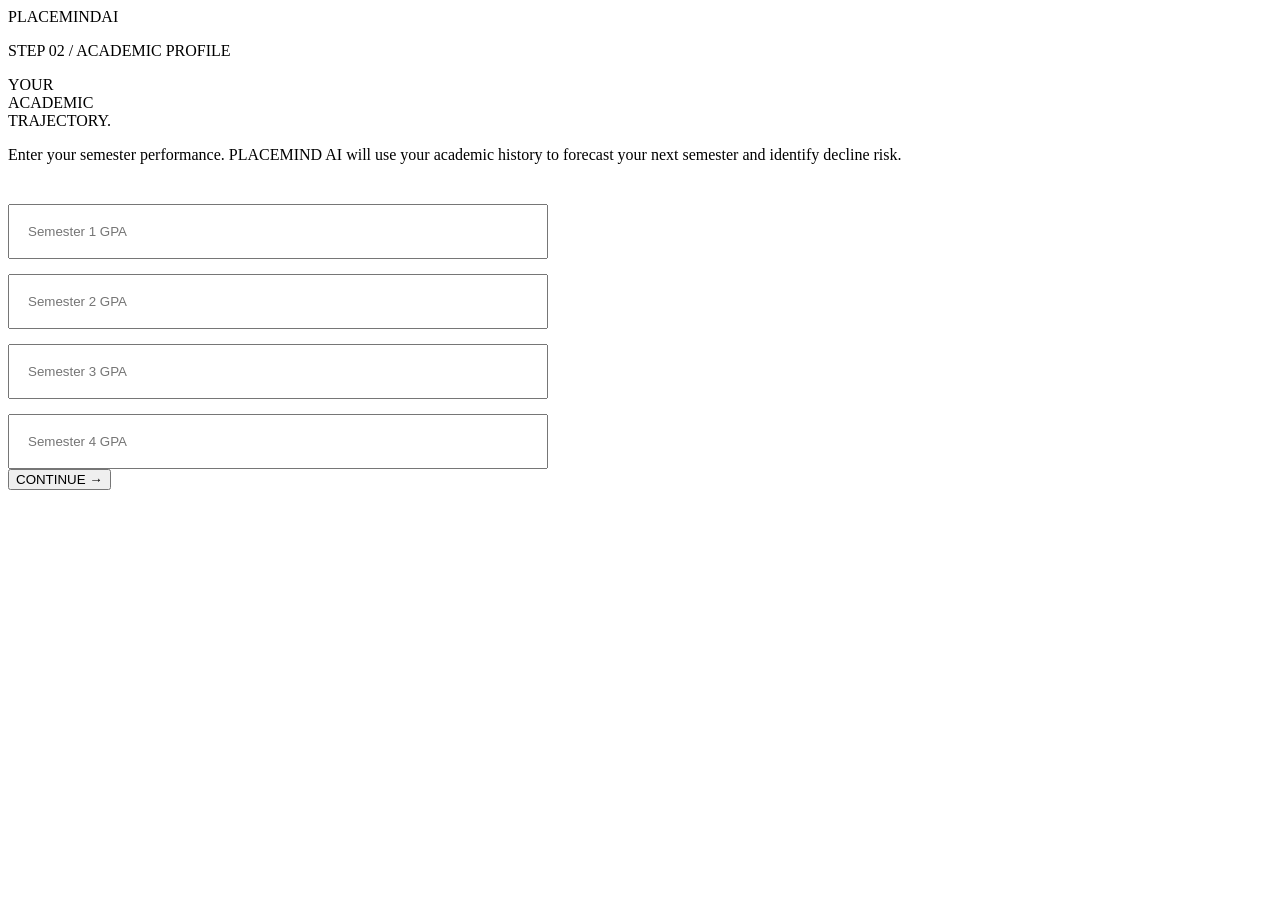
==== academic.html @ cea155c7 "Add files via upload" ====
<!DOCTYPE html>
<html lang="en">

<head>
    <meta charset="UTF-8">
    <meta name="viewport" content="width=device-width, initial-scale=1.0">

    <title>PLACEMIND AI — Academic Profile</title>

    <link rel="stylesheet" href="../css/style.css">
</head>

<body>

<main class="hero">

<div class="hero-content">

<div class="brand">
    PLACEMIND<span>AI</span>
</div>

<p class="step-text">
    STEP 02 / ACADEMIC PROFILE
</p>

<div class="tagline">
    YOUR<br>
    ACADEMIC<br>
    TRAJECTORY.
</div>

<p class="description">
    Enter your semester performance. PLACEMIND AI will
    use your academic history to forecast your next
    semester and identify decline risk.
</p>

<div style="margin-top:40px; max-width:500px;">

<input
    type="number"
    id="sem1"
    placeholder="Semester 1 GPA"
    step="0.01"
    min="0"
    max="10"
    style="width:100%; padding:18px; margin-bottom:15px;"
>

<input
    type="number"
    id="sem2"
    placeholder="Semester 2 GPA"
    step="0.01"
    min="0"
    max="10"
    style="width:100%; padding:18px; margin-bottom:15px;"
>

<input
    type="number"
    id="sem3"
    placeholder="Semester 3 GPA"
    step="0.01"
    min="0"
    max="10"
    style="width:100%; padding:18px; margin-bottom:15px;"
>

<input
    type="number"
    id="sem4"
    placeholder="Semester 4 GPA"
    step="0.01"
    min="0"
    max="10"
    style="width:100%; padding:18px;"
>

</div>

<button
    class="start-btn"
    onclick="goToCoding()">

    CONTINUE →

</button>

<div class="progress">
    <span></span>
    <span class="active"></span>
    <span></span>
    <span></span>
    <span></span>
</div>

</div>

</main>

<script>

function goToCoding() {

    const sem1 =
        document.getElementById("sem1").value;

    const sem2 =
        document.getElementById("sem2").value;

    const sem3 =
        document.getElementById("sem3").value;

    const sem4 =
        document.getElementById("sem4").value;

    if (
        sem1 === "" ||
        sem2 === "" ||
        sem3 === "" ||
        sem4 === ""
    ) {

        alert(
            "Please enter all four semester GPAs."
        );

        return;
    }

    const student = {

        sem1: Number(sem1),
        sem2: Number(sem2),
        sem3: Number(sem3),
        sem4: Number(sem4)

    };

    localStorage.setItem(
        "studentAcademic",
        JSON.stringify(student)
    );

    window.location.href =
        "coding.html";
}

</script>

</body>
</html>
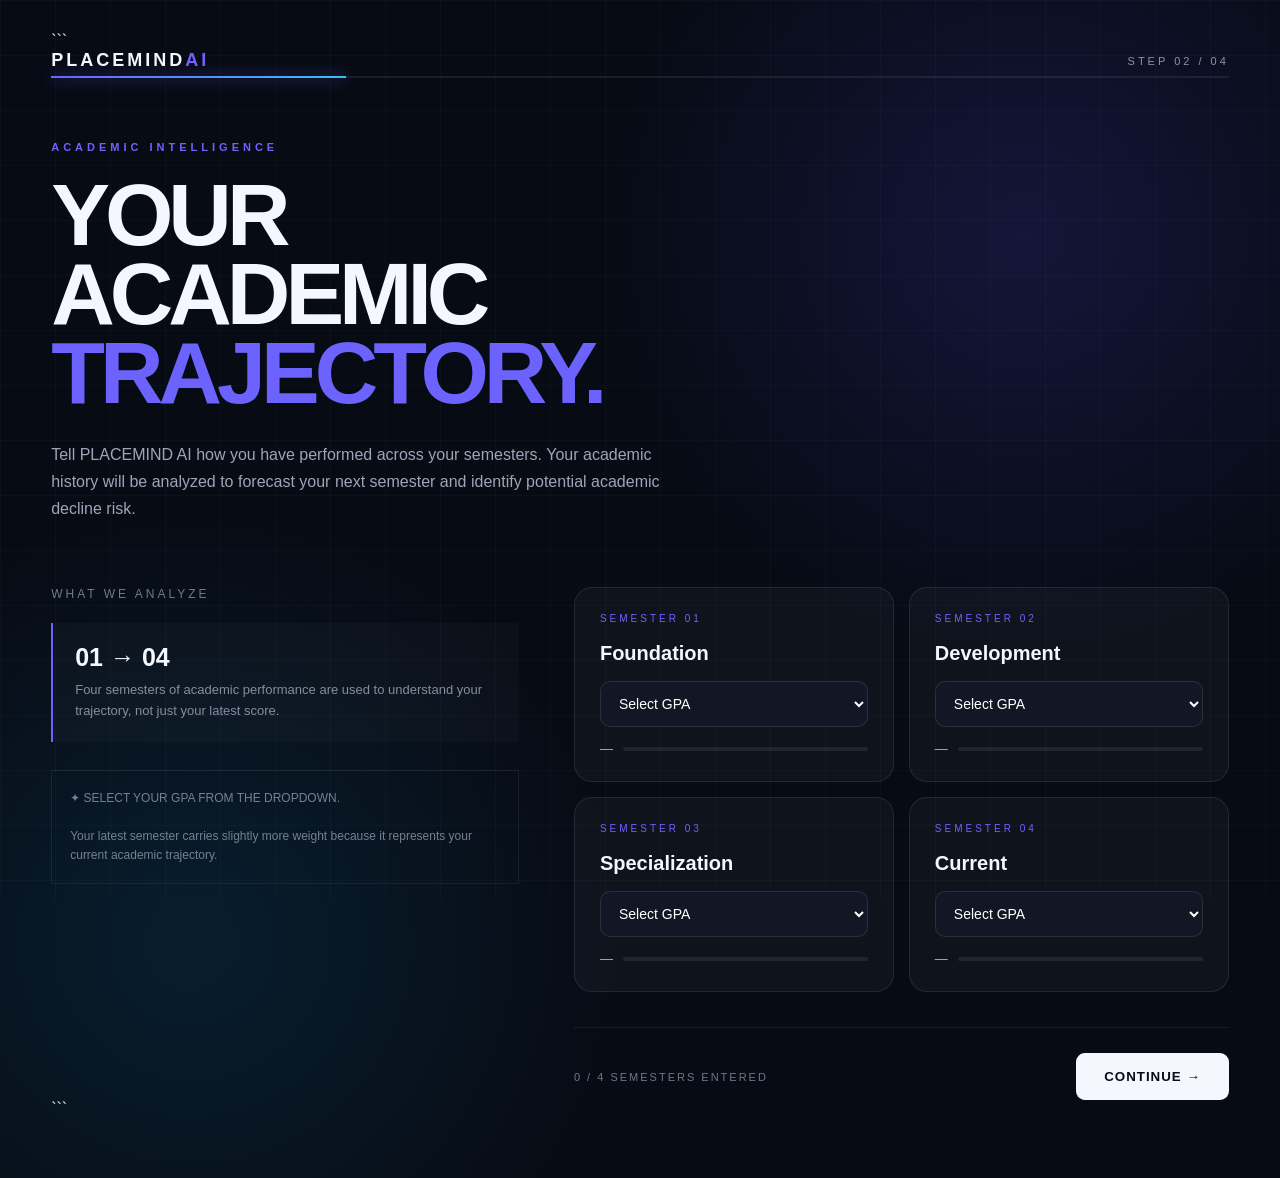
==== commit ae02160b: "Update academic.html" ====
--- a/academic.html
+++ b/academic.html
@@ -1,151 +1,679 @@
 <!DOCTYPE html>
+
 <html lang="en">
-
 <head>
-    <meta charset="UTF-8">
-    <meta name="viewport" content="width=device-width, initial-scale=1.0">
-
-    <title>PLACEMIND AI — Academic Profile</title>
-
-    <link rel="stylesheet" href="../css/style.css">
+<meta charset="UTF-8">
+<meta name="viewport" content="width=device-width, initial-scale=1.0">
+
+<title>PLACEMIND AI — Academic Profile</title>
+
+<style>
+* {
+    margin: 0;
+    padding: 0;
+    box-sizing: border-box;
+}
+
+body {
+    font-family: Arial, Helvetica, sans-serif;
+    background:
+        radial-gradient(circle at 80% 20%, rgba(79,70,229,.18), transparent 30%),
+        radial-gradient(circle at 15% 80%, rgba(14,165,233,.12), transparent 30%),
+        #070b14;
+    color: #f5f7ff;
+    min-height: 100vh;
+    overflow-x: hidden;
+}
+
+/* Background */
+
+body::before {
+    content: "";
+    position: fixed;
+    inset: 0;
+    background-image:
+        linear-gradient(rgba(255,255,255,.025) 1px, transparent 1px),
+        linear-gradient(90deg, rgba(255,255,255,.025) 1px, transparent 1px);
+    background-size: 55px 55px;
+    pointer-events: none;
+}
+
+.page {
+    width: min(1180px, 92%);
+    margin: auto;
+    min-height: 100vh;
+    padding: 32px 0 60px;
+    position: relative;
+}
+
+/* Top bar */
+
+.topbar {
+    display: flex;
+    justify-content: space-between;
+    align-items: center;
+    margin-bottom: 70px;
+    animation: fadeDown .8s ease forwards;
+}
+
+.logo {
+    font-size: 18px;
+    font-weight: 800;
+    letter-spacing: 3px;
+}
+
+.logo span {
+    color: #6c63ff;
+}
+
+.step {
+    font-size: 11px;
+    letter-spacing: 3px;
+    color: #8b93a7;
+}
+
+/* Progress */
+
+.progress {
+    position: absolute;
+    top: 76px;
+    left: 0;
+    right: 0;
+    height: 2px;
+    background: rgba(255,255,255,.08);
+}
+
+.progress-fill {
+    height: 100%;
+    width: 25%;
+    background: linear-gradient(90deg,#6c63ff,#38bdf8);
+    box-shadow: 0 0 15px rgba(108,99,255,.8);
+    animation: progressIn 1.2s ease;
+}
+
+/* Heading */
+
+.hero {
+    max-width: 850px;
+    animation: fadeUp .9s ease forwards;
+}
+
+.eyebrow {
+    color: #6c63ff;
+    font-size: 11px;
+    letter-spacing: 4px;
+    font-weight: bold;
+    margin-bottom: 22px;
+}
+
+h1 {
+    font-size: clamp(48px, 7vw, 88px);
+    line-height: .9;
+    letter-spacing: -5px;
+    margin-bottom: 28px;
+}
+
+h1 span {
+    color: #6c63ff;
+}
+
+.description {
+    max-width: 650px;
+    color: #9da5b8;
+    font-size: 16px;
+    line-height: 1.7;
+}
+
+/* Main layout */
+
+.content {
+    display: grid;
+    grid-template-columns: 1fr 1.4fr;
+    gap: 55px;
+    margin-top: 65px;
+    align-items: start;
+}
+
+/* Left information */
+
+.side-info {
+    animation: fadeUp 1s .15s ease both;
+}
+
+.side-title {
+    font-size: 12px;
+    letter-spacing: 3px;
+    color: #71798d;
+    margin-bottom: 22px;
+}
+
+.info-card {
+    border-left: 2px solid #6c63ff;
+    padding: 20px 22px;
+    background: rgba(255,255,255,.025);
+    backdrop-filter: blur(12px);
+}
+
+.info-card strong {
+    display: block;
+    font-size: 25px;
+    margin-bottom: 8px;
+}
+
+.info-card p {
+    color: #858da1;
+    font-size: 13px;
+    line-height: 1.6;
+}
+
+.tip {
+    margin-top: 28px;
+    padding: 18px;
+    border: 1px solid rgba(255,255,255,.07);
+    color: #777f93;
+    font-size: 12px;
+    line-height: 1.6;
+}
+
+/* Semester cards */
+
+.form-area {
+    display: grid;
+    grid-template-columns: 1fr 1fr;
+    gap: 15px;
+    animation: fadeUp 1s .25s ease both;
+}
+
+.semester-card {
+    position: relative;
+    padding: 25px;
+    min-height: 180px;
+    border: 1px solid rgba(255,255,255,.09);
+    background: rgba(255,255,255,.035);
+    border-radius: 18px;
+    transition: .35s ease;
+    overflow: hidden;
+}
+
+.semester-card::after {
+    content: "";
+    position: absolute;
+    width: 100px;
+    height: 100px;
+    border-radius: 50%;
+    background: #6c63ff;
+    filter: blur(70px);
+    opacity: 0;
+    right: -30px;
+    bottom: -30px;
+    transition: .4s;
+}
+
+.semester-card:hover {
+    transform: translateY(-6px);
+    border-color: rgba(108,99,255,.5);
+    box-shadow: 0 20px 50px rgba(0,0,0,.25);
+}
+
+.semester-card:hover::after {
+    opacity: .18;
+}
+
+.sem-number {
+    font-size: 10px;
+    letter-spacing: 3px;
+    color: #6c63ff;
+    margin-bottom: 18px;
+}
+
+.semester-card h3 {
+    font-size: 20px;
+    margin-bottom: 16px;
+}
+
+select {
+    width: 100%;
+    padding: 13px 14px;
+    border-radius: 10px;
+    border: 1px solid rgba(255,255,255,.1);
+    background: #111725;
+    color: white;
+    font-size: 14px;
+    outline: none;
+    cursor: pointer;
+    transition: .25s;
+}
+
+select:hover,
+select:focus {
+    border-color: #6c63ff;
+    box-shadow: 0 0 0 3px rgba(108,99,255,.1);
+}
+
+/* GPA indicator */
+
+.gpa-display {
+    margin-top: 14px;
+    display: flex;
+    align-items: center;
+    gap: 10px;
+}
+
+.gpa-value {
+    font-size: 13px;
+    color: #aeb6c8;
+}
+
+.gpa-track {
+    flex: 1;
+    height: 4px;
+    background: rgba(255,255,255,.08);
+    border-radius: 10px;
+    overflow: hidden;
+}
+
+.gpa-bar {
+    height: 100%;
+    width: 0%;
+    background: linear-gradient(90deg,#6c63ff,#38bdf8);
+    transition: width .6s cubic-bezier(.2,.8,.2,1);
+}
+
+/* Bottom */
+
+.bottom {
+    grid-column: 1 / -1;
+    display: flex;
+    justify-content: space-between;
+    align-items: center;
+    margin-top: 20px;
+    padding-top: 25px;
+    border-top: 1px solid rgba(255,255,255,.08);
+}
+
+.status {
+    color: #6f778b;
+    font-size: 11px;
+    letter-spacing: 2px;
+}
+
+.continue {
+    border: none;
+    background: #f5f7ff;
+    color: #080b13;
+    padding: 16px 28px;
+    border-radius: 9px;
+    font-weight: 800;
+    letter-spacing: 1px;
+    cursor: pointer;
+    transition: .3s;
+}
+
+.continue:hover {
+    transform: translateY(-3px);
+    box-shadow: 0 12px 35px rgba(255,255,255,.12);
+}
+
+/* Animations */
+
+@keyframes fadeUp {
+    from {
+        opacity: 0;
+        transform: translateY(35px);
+    }
+    to {
+        opacity: 1;
+        transform: translateY(0);
+    }
+}
+
+@keyframes fadeDown {
+    from {
+        opacity: 0;
+        transform: translateY(-20px);
+    }
+    to {
+        opacity: 1;
+        transform: translateY(0);
+    }
+}
+
+@keyframes progressIn {
+    from { width: 0; }
+    to { width: 25%; }
+}
+
+/* Mobile */
+
+@media(max-width: 800px) {
+
+    .content {
+        grid-template-columns: 1fr;
+        gap: 35px;
+    }
+
+    .form-area {
+        grid-template-columns: 1fr;
+    }
+
+    h1 {
+        letter-spacing: -3px;
+    }
+
+    .bottom {
+        flex-direction: column;
+        gap: 20px;
+        align-items: stretch;
+    }
+
+    .continue {
+        width: 100%;
+    }
+}
+</style>
+
 </head>
 
 <body>
 
-<main class="hero">
-
-<div class="hero-content">
-
-<div class="brand">
-    PLACEMIND<span>AI</span>
+<div class="page">
+
+```
+<div class="topbar">
+    <div class="logo">
+        PLACEMIND<span>AI</span>
+    </div>
+
+    <div class="step">
+        STEP 02 / 04
+    </div>
 </div>
 
-<p class="step-text">
-    STEP 02 / ACADEMIC PROFILE
-</p>
-
-<div class="tagline">
-    YOUR<br>
-    ACADEMIC<br>
-    TRAJECTORY.
+<div class="progress">
+    <div class="progress-fill"></div>
 </div>
 
-<p class="description">
-    Enter your semester performance. PLACEMIND AI will
-    use your academic history to forecast your next
-    semester and identify decline risk.
-</p>
-
-<div style="margin-top:40px; max-width:500px;">
-
-<input
-    type="number"
-    id="sem1"
-    placeholder="Semester 1 GPA"
-    step="0.01"
-    min="0"
-    max="10"
-    style="width:100%; padding:18px; margin-bottom:15px;"
->
-
-<input
-    type="number"
-    id="sem2"
-    placeholder="Semester 2 GPA"
-    step="0.01"
-    min="0"
-    max="10"
-    style="width:100%; padding:18px; margin-bottom:15px;"
->
-
-<input
-    type="number"
-    id="sem3"
-    placeholder="Semester 3 GPA"
-    step="0.01"
-    min="0"
-    max="10"
-    style="width:100%; padding:18px; margin-bottom:15px;"
->
-
-<input
-    type="number"
-    id="sem4"
-    placeholder="Semester 4 GPA"
-    step="0.01"
-    min="0"
-    max="10"
-    style="width:100%; padding:18px;"
->
+<section class="hero">
+
+    <div class="eyebrow">
+        ACADEMIC INTELLIGENCE
+    </div>
+
+    <h1>
+        YOUR<br>
+        ACADEMIC<br>
+        <span>TRAJECTORY.</span>
+    </h1>
+
+    <p class="description">
+        Tell PLACEMIND AI how you have performed across your
+        semesters. Your academic history will be analyzed to
+        forecast your next semester and identify potential
+        academic decline risk.
+    </p>
+
+</section>
+
+<section class="content">
+
+    <div class="side-info">
+
+        <div class="side-title">
+            WHAT WE ANALYZE
+        </div>
+
+        <div class="info-card">
+            <strong>01 → 04</strong>
+            <p>
+                Four semesters of academic performance
+                are used to understand your trajectory,
+                not just your latest score.
+            </p>
+        </div>
+
+        <div class="tip">
+            ✦ SELECT YOUR GPA FROM THE DROPDOWN.<br><br>
+            Your latest semester carries slightly more
+            weight because it represents your current
+            academic trajectory.
+        </div>
+
+    </div>
+
+    <div class="form-area">
+
+        <div class="semester-card">
+
+            <div class="sem-number">SEMESTER 01</div>
+
+            <h3>Foundation</h3>
+
+            <select id="sem1" onchange="updateGPA(1)">
+                <option value="">Select GPA</option>
+                <option value="5">5.0</option>
+                <option value="6">6.0</option>
+                <option value="6.5">6.5</option>
+                <option value="7">7.0</option>
+                <option value="7.5">7.5</option>
+                <option value="8">8.0</option>
+                <option value="8.5">8.5</option>
+                <option value="9">9.0</option>
+                <option value="9.5">9.5</option>
+                <option value="10">10.0</option>
+            </select>
+
+            <div class="gpa-display">
+                <span class="gpa-value" id="value1">—</span>
+                <div class="gpa-track">
+                    <div class="gpa-bar" id="bar1"></div>
+                </div>
+            </div>
+
+        </div>
+
+
+        <div class="semester-card">
+
+            <div class="sem-number">SEMESTER 02</div>
+
+            <h3>Development</h3>
+
+            <select id="sem2" onchange="updateGPA(2)">
+                <option value="">Select GPA</option>
+                <option value="5">5.0</option>
+                <option value="6">6.0</option>
+                <option value="6.5">6.5</option>
+                <option value="7">7.0</option>
+                <option value="7.5">7.5</option>
+                <option value="8">8.0</option>
+                <option value="8.5">8.5</option>
+                <option value="9">9.0</option>
+                <option value="9.5">9.5</option>
+                <option value="10">10.0</option>
+            </select>
+
+            <div class="gpa-display">
+                <span class="gpa-value" id="value2">—</span>
+                <div class="gpa-track">
+                    <div class="gpa-bar" id="bar2"></div>
+                </div>
+            </div>
+
+        </div>
+
+
+        <div class="semester-card">
+
+            <div class="sem-number">SEMESTER 03</div>
+
+            <h3>Specialization</h3>
+
+            <select id="sem3" onchange="updateGPA(3)">
+                <option value="">Select GPA</option>
+                <option value="5">5.0</option>
+                <option value="6">6.0</option>
+                <option value="6.5">6.5</option>
+                <option value="7">7.0</option>
+                <option value="7.5">7.5</option>
+                <option value="8">8.0</option>
+                <option value="8.5">8.5</option>
+                <option value="9">9.0</option>
+                <option value="9.5">9.5</option>
+                <option value="10">10.0</option>
+            </select>
+
+            <div class="gpa-display">
+                <span class="gpa-value" id="value3">—</span>
+                <div class="gpa-track">
+                    <div class="gpa-bar" id="bar3"></div>
+                </div>
+            </div>
+
+        </div>
+
+
+        <div class="semester-card">
+
+            <div class="sem-number">SEMESTER 04</div>
+
+            <h3>Current</h3>
+
+            <select id="sem4" onchange="updateGPA(4)">
+                <option value="">Select GPA</option>
+                <option value="5">5.0</option>
+                <option value="6">6.0</option>
+                <option value="6.5">6.5</option>
+                <option value="7">7.0</option>
+                <option value="7.5">7.5</option>
+                <option value="8">8.0</option>
+                <option value="8.5">8.5</option>
+                <option value="9">9.0</option>
+                <option value="9.5">9.5</option>
+                <option value="10">10.0</option>
+            </select>
+
+            <div class="gpa-display">
+                <span class="gpa-value" id="value4">—</span>
+                <div class="gpa-track">
+                    <div class="gpa-bar" id="bar4"></div>
+                </div>
+            </div>
+
+        </div>
+
+
+        <div class="bottom">
+
+            <div class="status" id="status">
+                0 / 4 SEMESTERS ENTERED
+            </div>
+
+            <button class="continue" onclick="continueNext()">
+                CONTINUE →
+            </button>
+
+        </div>
+
+    </div>
+
+</section>
+```
 
 </div>
 
-<button
-    class="start-btn"
-    onclick="goToCoding()">
-
-    CONTINUE →
-
-</button>
-
-<div class="progress">
-    <span></span>
-    <span class="active"></span>
-    <span></span>
-    <span></span>
-    <span></span>
-</div>
-
-</div>
-
-</main>
-
 <script>
 
-function goToCoding() {
-
-    const sem1 =
-        document.getElementById("sem1").value;
-
-    const sem2 =
-        document.getElementById("sem2").value;
-
-    const sem3 =
-        document.getElementById("sem3").value;
-
-    const sem4 =
-        document.getElementById("sem4").value;
-
-    if (
-        sem1 === "" ||
-        sem2 === "" ||
-        sem3 === "" ||
-        sem4 === ""
-    ) {
-
-        alert(
-            "Please enter all four semester GPAs."
-        );
-
-        return;
-    }
-
-    const student = {
-
-        sem1: Number(sem1),
-        sem2: Number(sem2),
-        sem3: Number(sem3),
-        sem4: Number(sem4)
-
-    };
+function updateGPA(number) {
+
+    const select = document.getElementById("sem" + number);
+    const value = document.getElementById("value" + number);
+    const bar = document.getElementById("bar" + number);
+
+    if (select.value) {
+
+        value.innerText = select.value;
+
+        const percentage =
+            (parseFloat(select.value) / 10) * 100;
+
+        bar.style.width = percentage + "%";
+
+    } else {
+
+        value.innerText = "—";
+        bar.style.width = "0%";
+    }
+
+    updateStatus();
+}
+
+
+function updateStatus() {
+
+    let completed = 0;
+
+    for (let i = 1; i <= 4; i++) {
+
+        if (document.getElementById("sem" + i).value) {
+            completed++;
+        }
+
+    }
+
+    document.getElementById("status").innerText =
+        completed + " / 4 SEMESTERS ENTERED";
+}
+
+
+function continueNext() {
+
+    const values = [];
+
+    for (let i = 1; i <= 4; i++) {
+
+        const value =
+            document.getElementById("sem" + i).value;
+
+        if (!value) {
+
+            const card =
+                document.querySelectorAll(".semester-card")[i - 1];
+
+            card.animate(
+                [
+                    { transform: "translateX(0)" },
+                    { transform: "translateX(-7px)" },
+                    { transform: "translateX(7px)" },
+                    { transform: "translateX(0)" }
+                ],
+                {
+                    duration: 350
+                }
+            );
+
+            return;
+        }
+
+        values.push(parseFloat(value));
+    }
 
     localStorage.setItem(
-        "studentAcademic",
-        JSON.stringify(student)
+        "academicData",
+        JSON.stringify({
+            sem1: values[0],
+            sem2: values[1],
+            sem3: values[2],
+            sem4: values[3]
+        })
     );
 
-    window.location.href =
-        "coding.html";
+    document.body.style.opacity = "0";
+
+    setTimeout(() => {
+
+        window.location.href = "coding.html";
+
+    }, 350);
 }
 
 </script>
